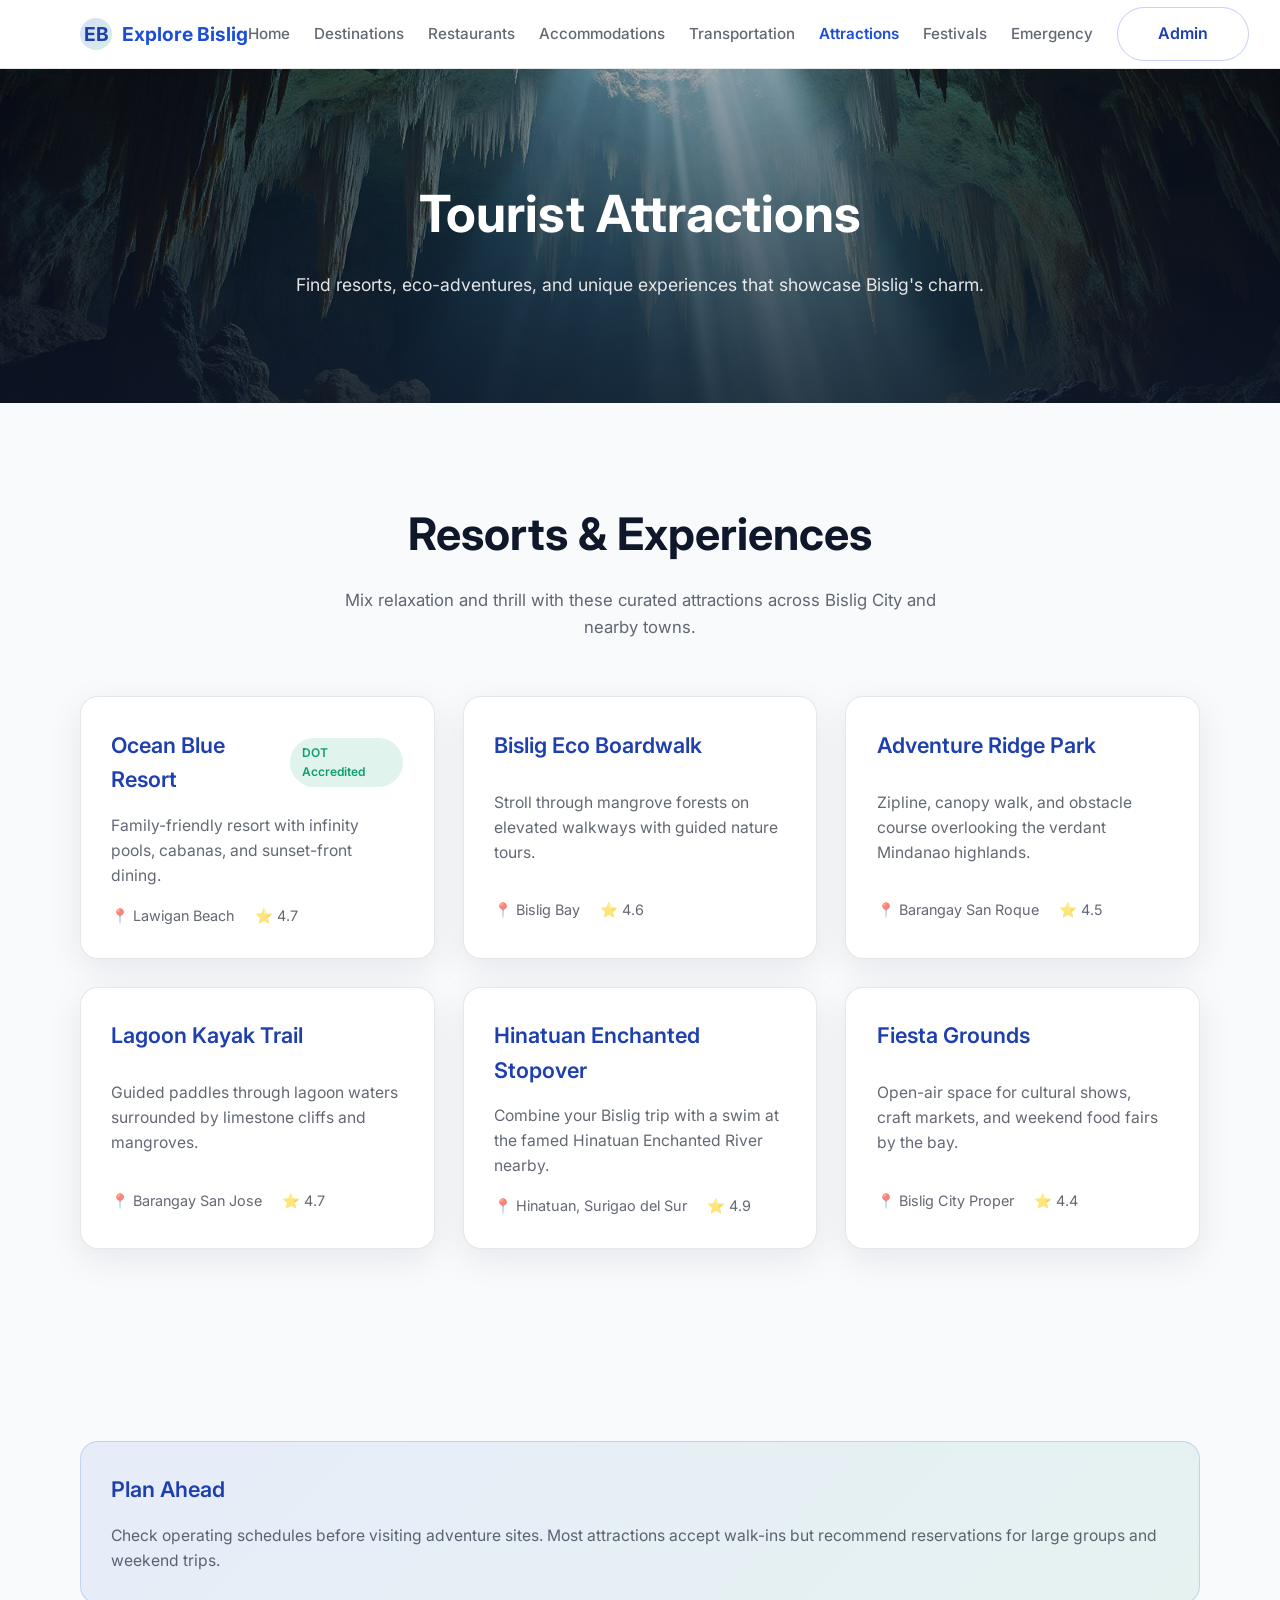
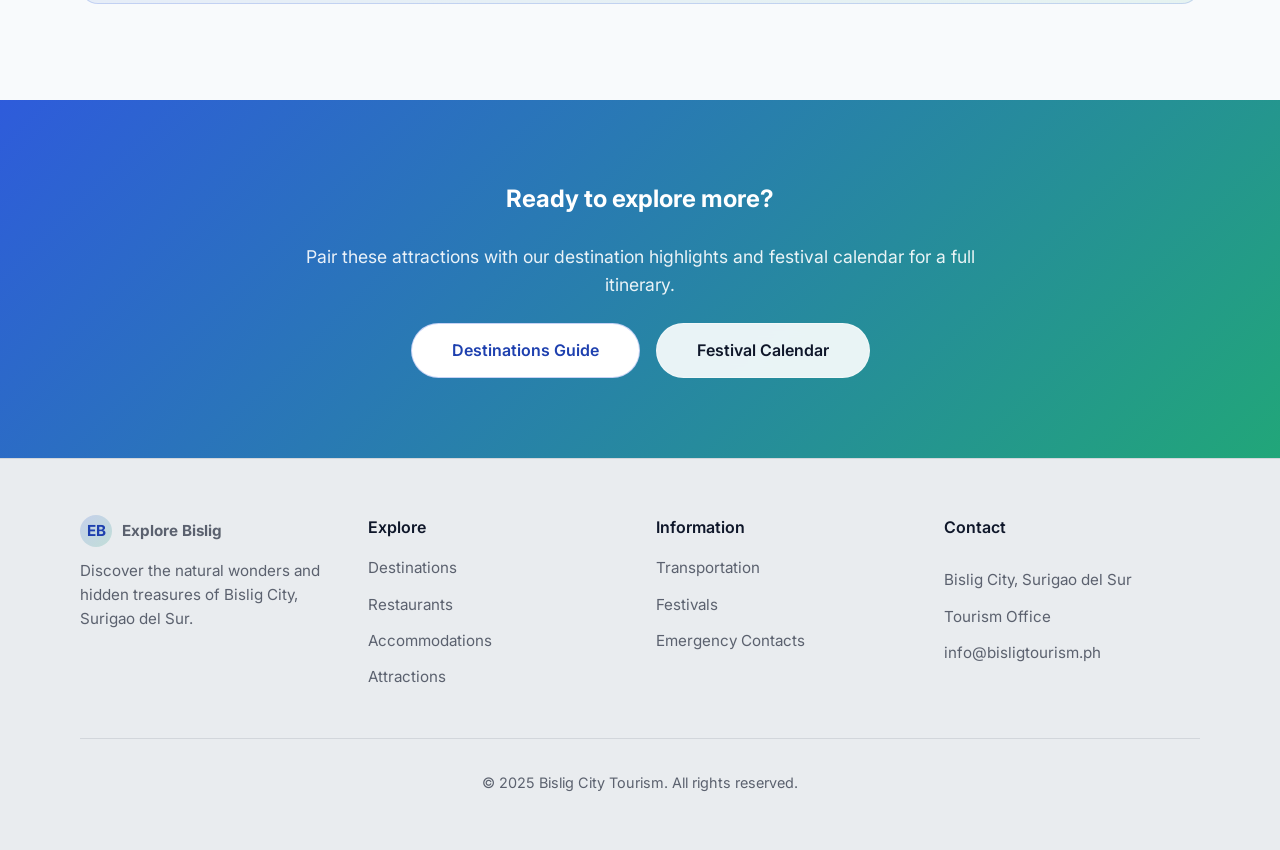
==== attractions.html @ a52d1020 "Uploaded bislig" ====
<!doctype html>
<html lang="en">
  <head>
    <meta charset="utf-8" />
    <meta name="viewport" content="width=device-width, initial-scale=1" />
    <title>Bislig Attractions</title>
    <meta
      name="description"
      content="Discover Bislig City's attractions including adventure parks, eco resorts, and beachfront escapes."
    />
    <link rel="preconnect" href="https://fonts.googleapis.com" />
    <link rel="preconnect" href="https://fonts.gstatic.com" crossorigin />
    <link
      href="https://fonts.googleapis.com/css2?family=Inter:wght@400;500;600;700&display=swap"
      rel="stylesheet"
    />
    <link rel="stylesheet" href="styles.css" />
  </head>
  <body>
    <header class="navbar">
      <div class="container nav-container">
        <a class="logo" href="index.html" aria-label="Explore Bislig logo">
          <span class="palm" aria-hidden="true">EB</span>
          Explore&nbsp;Bislig
        </a>
        <input type="checkbox" id="nav-toggle" class="nav-toggle" />
        <label for="nav-toggle" class="nav-toggle-label" aria-label="Toggle navigation menu">
          ☰
        </label>
        <nav class="nav-links" aria-label="Primary">
          <a class="nav-link" href="index.html">Home</a>
          <a class="nav-link" href="destinations.html">Destinations</a>
          <a class="nav-link" href="restaurants.html">Restaurants</a>
          <a class="nav-link" href="accommodations.html">Accommodations</a>
          <a class="nav-link" href="transportation.html">Transportation</a>
          <a class="nav-link active" href="attractions.html">Attractions</a>
          <a class="nav-link" href="festivals.html">Festivals</a>
          <a class="nav-link" href="emergency.html">Emergency</a>
          <a class="btn btn-secondary" href="admin.html">Admin</a>
        </nav>
      </div>
    </header>

    <main>
      <section class="page-hero" style="--hero-image: url('assets/hinayagan-cave.jpg');">
        <div class="container">
          <h1>Tourist Attractions</h1>
          <p>Find resorts, eco-adventures, and unique experiences that showcase Bislig's charm.</p>
        </div>
      </section>

      <section class="section">
        <div class="container">
          <header class="section-header">
            <h2>Resorts &amp; Experiences</h2>
            <p>Mix relaxation and thrill with these curated attractions across Bislig City and nearby towns.</p>
          </header>
          <div class="grid three">
            <article class="card">
              <div class="flex-between">
                <h3>Ocean Blue Resort</h3>
                <span class="badge">DOT Accredited</span>
              </div>
              <p>Family-friendly resort with infinity pools, cabanas, and sunset-front dining.</p>
              <div class="meta">
                <span>📍 Lawigan Beach</span>
                <span>⭐ 4.7</span>
              </div>
            </article>
            <article class="card">
              <h3>Bislig Eco Boardwalk</h3>
              <p>Stroll through mangrove forests on elevated walkways with guided nature tours.</p>
              <div class="meta">
                <span>📍 Bislig Bay</span>
                <span>⭐ 4.6</span>
              </div>
            </article>
            <article class="card">
              <h3>Adventure Ridge Park</h3>
              <p>Zipline, canopy walk, and obstacle course overlooking the verdant Mindanao highlands.</p>
              <div class="meta">
                <span>📍 Barangay San Roque</span>
                <span>⭐ 4.5</span>
              </div>
            </article>
            <article class="card">
              <h3>Lagoon Kayak Trail</h3>
              <p>Guided paddles through lagoon waters surrounded by limestone cliffs and mangroves.</p>
              <div class="meta">
                <span>📍 Barangay San Jose</span>
                <span>⭐ 4.7</span>
              </div>
            </article>
            <article class="card">
              <h3>Hinatuan Enchanted Stopover</h3>
              <p>Combine your Bislig trip with a swim at the famed Hinatuan Enchanted River nearby.</p>
              <div class="meta">
                <span>📍 Hinatuan, Surigao del Sur</span>
                <span>⭐ 4.9</span>
              </div>
            </article>
            <article class="card">
              <h3>Fiesta Grounds</h3>
              <p>Open-air space for cultural shows, craft markets, and weekend food fairs by the bay.</p>
              <div class="meta">
                <span>📍 Bislig City Proper</span>
                <span>⭐ 4.4</span>
              </div>
            </article>
          </div>
        </div>
      </section>

      <section class="section">
        <div class="container">
          <div class="card highlight">
            <h3>Plan Ahead</h3>
            <p>
              Check operating schedules before visiting adventure sites. Most attractions accept walk-ins but recommend
              reservations for large groups and weekend trips.
            </p>
          </div>
        </div>
      </section>
    </main>

    <section class="cta-section">
      <div class="container">
        <h2 class="weight-semibold">Ready to explore more?</h2>
        <p>Pair these attractions with our destination highlights and festival calendar for a full itinerary.</p>
        <div class="button-row">
          <a class="btn btn-secondary" href="destinations.html">Destinations Guide</a>
          <a class="btn btn-outline" href="festivals.html">Festival Calendar</a>
        </div>
      </div>
    </section>

    <footer class="footer">
      <div class="container">
        <div class="footer-grid">
          <div class="flex-col gap-sm">
            <span class="logo">
              <span class="palm" aria-hidden="true">EB</span>
              Explore&nbsp;Bislig
            </span>
            <p>
              Discover the natural wonders and hidden treasures of Bislig City, Surigao del Sur.
            </p>
          </div>
          <div>
            <h4>Explore</h4>
            <div class="flex-col gap-sm">
              <a href="destinations.html">Destinations</a>
              <a href="restaurants.html">Restaurants</a>
              <a href="accommodations.html">Accommodations</a>
              <a href="attractions.html">Attractions</a>
            </div>
          </div>
          <div>
            <h4>Information</h4>
            <div class="flex-col gap-sm">
              <a href="transportation.html">Transportation</a>
              <a href="festivals.html">Festivals</a>
              <a href="emergency.html">Emergency Contacts</a>
            </div>
          </div>
          <div class="flex-col gap-sm">
            <h4>Contact</h4>
            <span>Bislig City, Surigao del Sur</span>
            <span>Tourism Office</span>
            <a href="mailto:info@bisligtourism.ph">info@bisligtourism.ph</a>
          </div>
        </div>
        <div class="footer-bottom">
          &copy; 2025 Bislig City Tourism. All rights reserved.
        </div>
      </div>
    </footer>
  </body>
</html>
---- styles.css ----
/* Global Reset */
*, *::before, *::after {
  box-sizing: border-box;
  margin: 0;
  padding: 0;
}

:root {
  --color-background: #f8fafc;
  --color-surface: #ffffff;
  --color-border: rgba(15, 23, 42, 0.1);
  --color-text: #0f172a;
  --color-muted: rgba(15, 23, 42, 0.65);
  --color-primary: #1d4ed8;
  --color-primary-dark: #1e40af;
  --color-accent: #0f9f6e;
  --shadow-soft: 0 10px 35px rgba(15, 23, 42, 0.08);
  --shadow-hover: 0 18px 45px rgba(15, 23, 42, 0.15);
  font-size: 16px;
}

body {
  font-family: "Inter", "Segoe UI", system-ui, -apple-system, sans-serif;
  background: var(--color-background);
  color: var(--color-text);
  line-height: 1.6;
  min-height: 100vh;
  display: flex;
  flex-direction: column;
}

img {
  max-width: 100%;
  display: block;
}

a {
  color: inherit;
  text-decoration: none;
}

.container {
  width: min(1120px, 92vw);
  margin: 0 auto;
}

.button-row {
  display: flex;
  flex-wrap: wrap;
  gap: 1rem;
  justify-content: center;
}

.btn {
  display: inline-flex;
  align-items: center;
  justify-content: center;
  padding: 0.85rem 2.5rem;
  border-radius: 999px;
  font-size: 1rem;
  font-weight: 600;
  transition: transform 0.25s ease, box-shadow 0.25s ease, background 0.25s ease, color 0.25s ease;
  cursor: pointer;
  border: 1px solid transparent;
}

.btn-primary {
  background: linear-gradient(135deg, var(--color-primary), var(--color-accent));
  color: #ffffff;
  box-shadow: var(--shadow-soft);
}

.btn-primary:hover {
  transform: translateY(-3px);
  box-shadow: var(--shadow-hover);
}

.btn-outline {
  background: rgba(255, 255, 255, 0.9);
  border-color: rgba(255, 255, 255, 0.35);
  color: var(--color-text);
  backdrop-filter: blur(6px);
}

.btn-outline:hover {
  border-color: rgba(255, 255, 255, 0.6);
  color: var(--color-primary-dark);
}

.btn-secondary {
  background: #ffffff;
  color: var(--color-primary-dark);
  border-color: rgba(29, 78, 216, 0.25);
}

.btn-secondary:hover {
  background: rgba(29, 78, 216, 0.08);
}

.badge {
  display: inline-flex;
  align-items: center;
  gap: 0.4rem;
  padding: 0.35rem 0.75rem;
  border-radius: 999px;
  font-size: 0.75rem;
  font-weight: 600;
  background: rgba(15, 159, 110, 0.12);
  color: var(--color-accent);
}

.badge.blue {
  background: rgba(29, 78, 216, 0.12);
  color: var(--color-primary-dark);
}

.tag {
  display: inline-flex;
  align-items: center;
  gap: 0.5rem;
  font-size: 0.9rem;
  color: var(--color-muted);
}

/* Navigation */
.navbar {
  position: sticky;
  top: 0;
  width: 100%;
  background: rgba(255, 255, 255, 0.95);
  backdrop-filter: blur(10px);
  border-bottom: 1px solid var(--color-border);
  z-index: 100;
}

.nav-container {
  display: flex;
  align-items: center;
  justify-content: space-between;
  height: 4.25rem;
}

.logo {
  display: inline-flex;
  align-items: center;
  gap: 0.6rem;
  font-size: 1.2rem;
  font-weight: 700;
  color: var(--color-primary);
}

.logo span.palm {
  width: 2rem;
  height: 2rem;
  display: grid;
  place-items: center;
  border-radius: 50%;
  background: linear-gradient(135deg, rgba(29, 78, 216, 0.18), rgba(15, 159, 110, 0.18));
  color: var(--color-primary-dark);
  font-weight: 700;
}

.nav-links {
  display: flex;
  align-items: center;
  gap: 1.5rem;
  font-size: 0.95rem;
  font-weight: 500;
}

.nav-link {
  color: var(--color-muted);
  transition: color 0.2s ease;
}

.nav-link:hover {
  color: var(--color-primary);
}

.nav-link.active {
  color: var(--color-primary);
  font-weight: 600;
}

.nav-toggle,
.nav-toggle-label {
  display: none;
}

/* Mobile Nav */
@media (max-width: 860px) {
  .nav-container {
    height: auto;
    padding: 1rem 0;
    flex-direction: column;
    align-items: flex-start;
    gap: 1rem;
  }

  .nav-toggle-label {
    display: inline-flex;
    align-items: center;
    justify-content: center;
    width: 2.75rem;
    height: 2.75rem;
    border-radius: 50%;
    border: 1px solid var(--color-border);
    color: var(--color-primary-dark);
    cursor: pointer;
  }

  .nav-links {
    display: none;
    flex-direction: column;
    align-items: flex-start;
    gap: 0.85rem;
    width: 100%;
  }

  .nav-toggle:checked + .nav-toggle-label + .nav-links {
    display: flex;
  }

  .nav-links .btn {
    width: 100%;
    justify-content: center;
  }
}

/* Hero */
.hero {
  position: relative;
  min-height: clamp(26rem, 80vh, 36rem);
  display: grid;
  place-items: center;
  text-align: center;
  color: #ffffff;
  overflow: hidden;
}

.hero::before {
  content: "";
  position: absolute;
  inset: 0;
  background-image: var(--hero-image, none);
  background-size: cover;
  background-position: center;
  z-index: -2;
}

.hero::after {
  content: "";
  position: absolute;
  inset: 0;
  background: linear-gradient(180deg, rgba(15, 23, 42, 0.3), rgba(15, 23, 42, 0.75));
  z-index: -1;
}

.hero .hero-content {
  width: min(820px, 92vw);
  display: grid;
  gap: 1.5rem;
  padding: clamp(3rem, 8vw, 5rem) 0;
}

.hero h1 {
  font-size: clamp(2.5rem, 7vw, 4.5rem);
  font-weight: 700;
  letter-spacing: -0.03em;
}

.hero p {
  font-size: clamp(1.1rem, 3vw, 1.4rem);
  color: rgba(255, 255, 255, 0.9);
}

/* Subpage hero */
.page-hero {
  position: relative;
  padding: clamp(4.5rem, 10vw, 6.5rem) 0;
  text-align: center;
  color: #ffffff;
  overflow: hidden;
}

.page-hero::before {
  content: "";
  position: absolute;
  inset: 0;
  background-image: var(--hero-image, none);
  background-size: cover;
  background-position: center;
  z-index: -2;
}

.page-hero::after {
  content: "";
  position: absolute;
  inset: 0;
  background: linear-gradient(180deg, rgba(15, 23, 42, 0.35), rgba(15, 23, 42, 0.78));
  z-index: -1;
}

.page-hero .container {
  width: min(780px, 92vw);
  display: grid;
  gap: 1rem;
}

.page-hero h1 {
  font-size: clamp(2.4rem, 6vw, 3.2rem);
  font-weight: 700;
}

.page-hero p {
  font-size: clamp(1rem, 2.8vw, 1.1rem);
  color: rgba(255, 255, 255, 0.88);
}

/* Lists */
ul {
  padding-left: 1.25rem;
  list-style: disc;
}

ul.clean {
  list-style: none;
  padding-left: 0;
}

ul.clean li + li {
  margin-top: 0.5rem;
}

/* Contact card */
.contact-card {
  border-left: 4px solid rgba(29, 78, 216, 0.3);
  padding-left: 1.25rem;
}

.contact-card strong {
  display: inline-block;
  margin-bottom: 0.35rem;
  color: var(--color-primary-dark);
}

/* Forms */
form {
  display: grid;
  gap: 1.2rem;
}

label {
  font-size: 0.9rem;
  font-weight: 600;
  color: var(--color-primary-dark);
}

input,
textarea {
  width: 100%;
  padding: 0.85rem 1rem;
  border-radius: 12px;
  border: 1px solid rgba(15, 23, 42, 0.15);
  background: #ffffff;
  font-size: 0.95rem;
  transition: border 0.2s ease, box-shadow 0.2s ease;
}

input:focus,
textarea:focus {
  border-color: rgba(29, 78, 216, 0.45);
  outline: none;
  box-shadow: 0 0 0 4px rgba(29, 78, 216, 0.12);
}

input::placeholder,
textarea::placeholder {
  color: rgba(15, 23, 42, 0.4);
}

/* Sections */
.section {
  padding: clamp(3.5rem, 8vw, 6rem) 0;
}

.section-header {
  text-align: center;
  margin-bottom: 3.5rem;
  display: grid;
  gap: 1rem;
}

.section-header h2 {
  font-size: clamp(2rem, 4vw, 2.8rem);
  font-weight: 700;
}

.section-header p {
  color: var(--color-muted);
  font-size: 1.05rem;
  width: min(640px, 90vw);
  justify-self: center;
}

/* Grid Helpers */
.grid {
  display: grid;
  gap: 1.75rem;
}

.grid.two {
  grid-template-columns: repeat(auto-fit, minmax(260px, 1fr));
}

.grid.three {
  grid-template-columns: repeat(auto-fit, minmax(280px, 1fr));
}

.grid.auto {
  grid-template-columns: repeat(auto-fit, minmax(240px, 1fr));
}

/* Cards */
.card {
  background: var(--color-surface);
  border-radius: 18px;
  border: 1px solid var(--color-border);
  padding: 1.9rem;
  box-shadow: var(--shadow-soft);
  display: grid;
  gap: 1rem;
  transition: transform 0.25s ease, box-shadow 0.25s ease;
}

.card:hover {
  transform: translateY(-6px);
  box-shadow: var(--shadow-hover);
}

.card img.rounded {
  border-radius: 14px;
}

.card h3 {
  font-size: 1.35rem;
  font-weight: 600;
  color: var(--color-primary-dark);
}

.card p {
  color: var(--color-muted);
  font-size: 0.98rem;
}

.card .meta {
  display: flex;
  flex-wrap: wrap;
  gap: 0.75rem 1.25rem;
  font-size: 0.9rem;
  color: var(--color-muted);
}

.card .meta span {
  display: inline-flex;
  align-items: center;
  gap: 0.4rem;
}

.card.highlight {
  background: linear-gradient(135deg, rgba(29, 78, 216, 0.08), rgba(15, 159, 110, 0.08));
  border: 1px solid rgba(29, 78, 216, 0.18);
  box-shadow: none;
}

.card.notice {
  background: rgba(29, 78, 216, 0.05);
  border: 1px solid rgba(29, 78, 216, 0.2);
}

/* Feature Icons */
.feature-icon {
  width: 3.25rem;
  height: 3.25rem;
  border-radius: 16px;
  display: grid;
  place-items: center;
  background: linear-gradient(135deg, rgba(29, 78, 216, 0.18), rgba(15, 159, 110, 0.18));
  color: var(--color-primary-dark);
  font-weight: 700;
  font-size: 1.15rem;
}

/* Tables */
.info-table {
  width: 100%;
  border-collapse: collapse;
  font-size: 0.95rem;
  overflow: hidden;
  border-radius: 16px;
  border: 1px solid var(--color-border);
}

.info-table thead {
  background: rgba(29, 78, 216, 0.08);
  color: var(--color-primary-dark);
}

.info-table th,
.info-table td {
  padding: 1.1rem 1.25rem;
  text-align: left;
}

.info-table tbody tr + tr {
  border-top: 1px solid var(--color-border);
}

/* CTA */
.cta-section {
  background: linear-gradient(135deg, rgba(29, 78, 216, 0.92), rgba(15, 159, 110, 0.92));
  color: #ffffff;
  text-align: center;
  padding: clamp(3.5rem, 8vw, 5rem) 0;
}

.cta-section .container {
  display: grid;
  gap: 1.5rem;
  width: min(720px, 94vw);
}

.cta-section p {
  color: rgba(255, 255, 255, 0.9);
  font-size: 1.1rem;
}

/* Footer */
.footer {
  margin-top: auto;
  background: rgba(15, 23, 42, 0.06);
  border-top: 1px solid var(--color-border);
}

.footer .container {
  padding: 3.5rem 0;
}

.footer-grid {
  display: grid;
  gap: 2rem;
  grid-template-columns: repeat(auto-fit, minmax(200px, 1fr));
}

.footer h4 {
  font-size: 1rem;
  font-weight: 600;
  margin-bottom: 1rem;
}

.footer p,
.footer a,
.footer span {
  font-size: 0.95rem;
  color: var(--color-muted);
}

.footer a:hover {
  color: var(--color-primary);
}

.footer-bottom {
  margin-top: 3rem;
  padding-top: 2rem;
  border-top: 1px solid var(--color-border);
  text-align: center;
  font-size: 0.9rem;
  color: var(--color-muted);
}

/* Utility */
.text-center {
  text-align: center;
}

.text-muted {
  color: var(--color-muted);
}

.flex {
  display: flex;
}

.flex-between {
  display: flex;
  align-items: center;
  justify-content: space-between;
}

.flex-col {
  display: flex;
  flex-direction: column;
  gap: 1rem;
}

.gap-sm {
  gap: 0.75rem;
}

.gap-md {
  gap: 1.25rem;
}

.gap-lg {
  gap: 2rem;
}

.rounded {
  border-radius: 16px;
}

.shadow-soft {
  box-shadow: var(--shadow-soft);
}

.text-small {
  font-size: 0.9rem;
}

.text-large {
  font-size: 1.1rem;
}

.text-xl {
  font-size: 1.35rem;
}

.weight-medium {
  font-weight: 600;
}

.weight-semibold {
  font-weight: 700;
}

/* Responsive Tweaks */
@media (max-width: 640px) {
  .section {
    padding: 3rem 0;
  }

  .card {
    padding: 1.5rem;
  }

  .button-row {
    flex-direction: column;
  }

  .hero .hero-content {
    gap: 1.25rem;
  }

  .footer .container {
    padding: 3rem 0;
  }
}
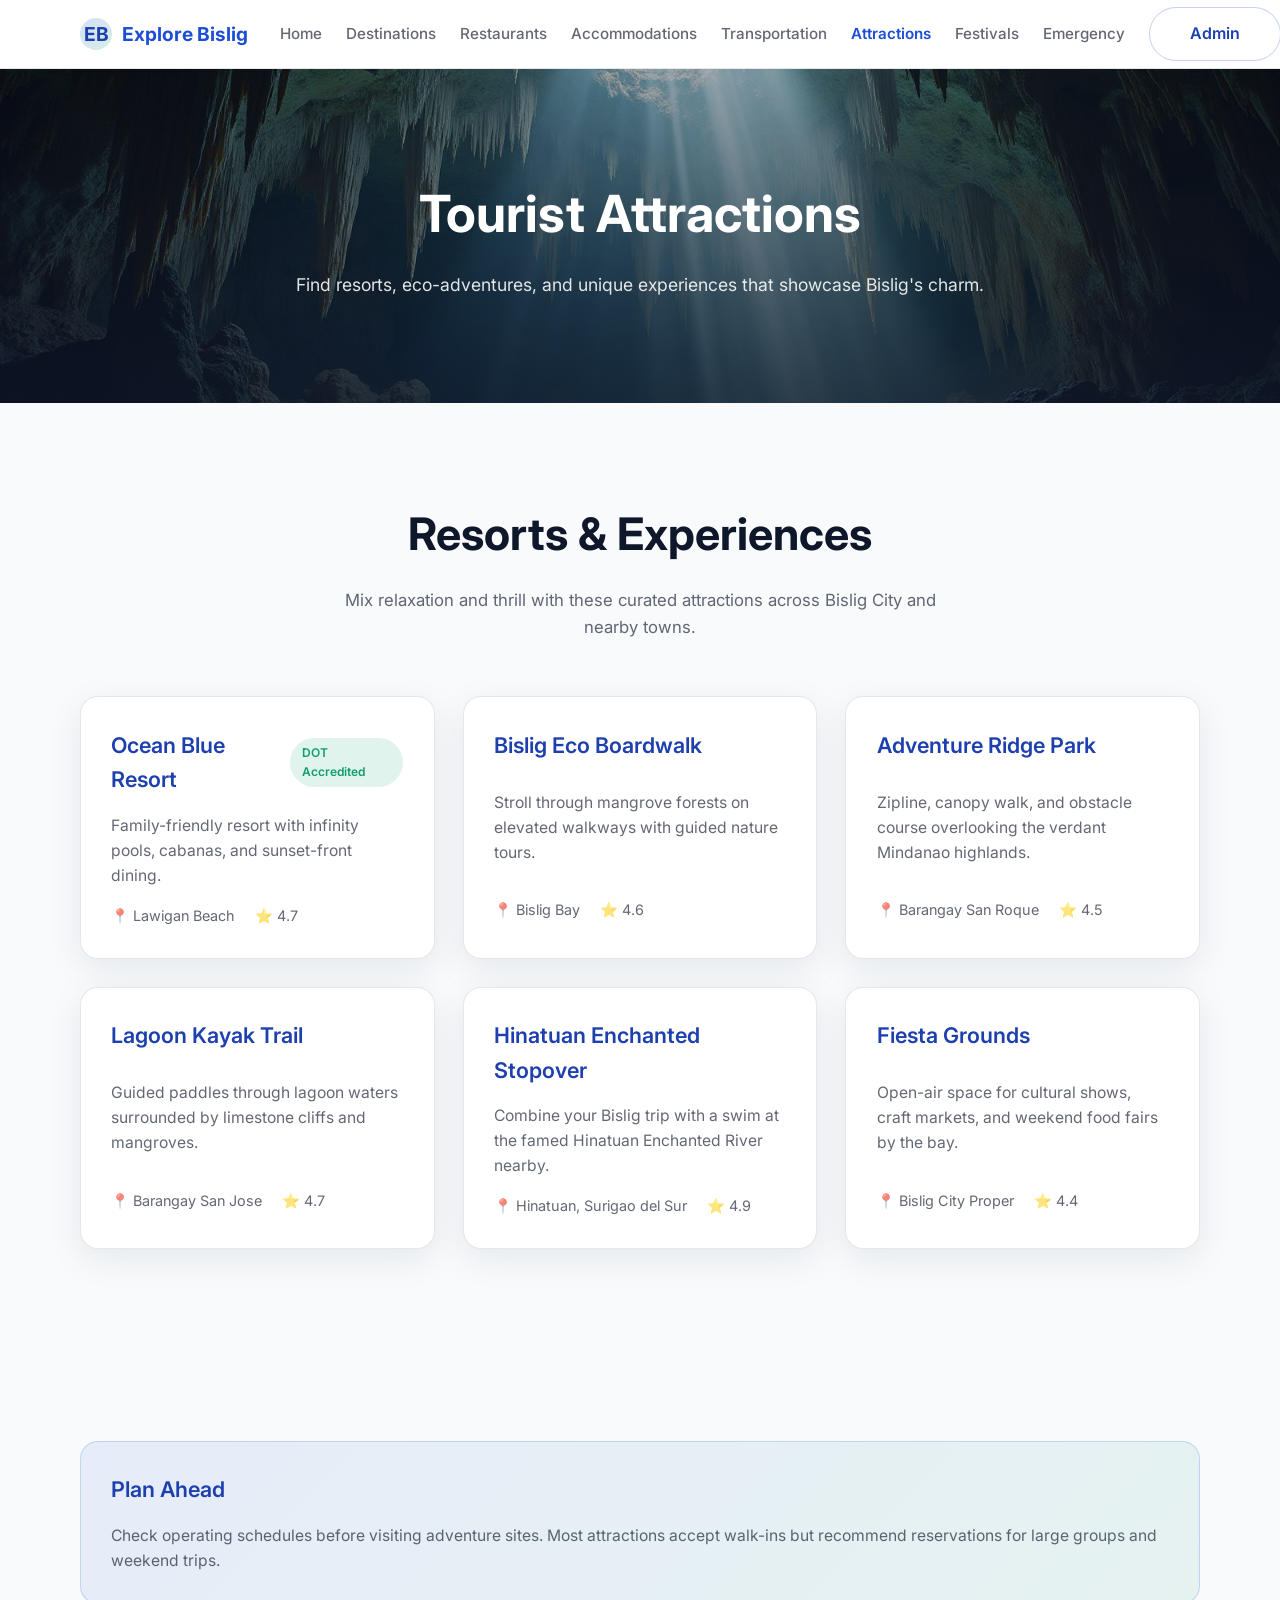
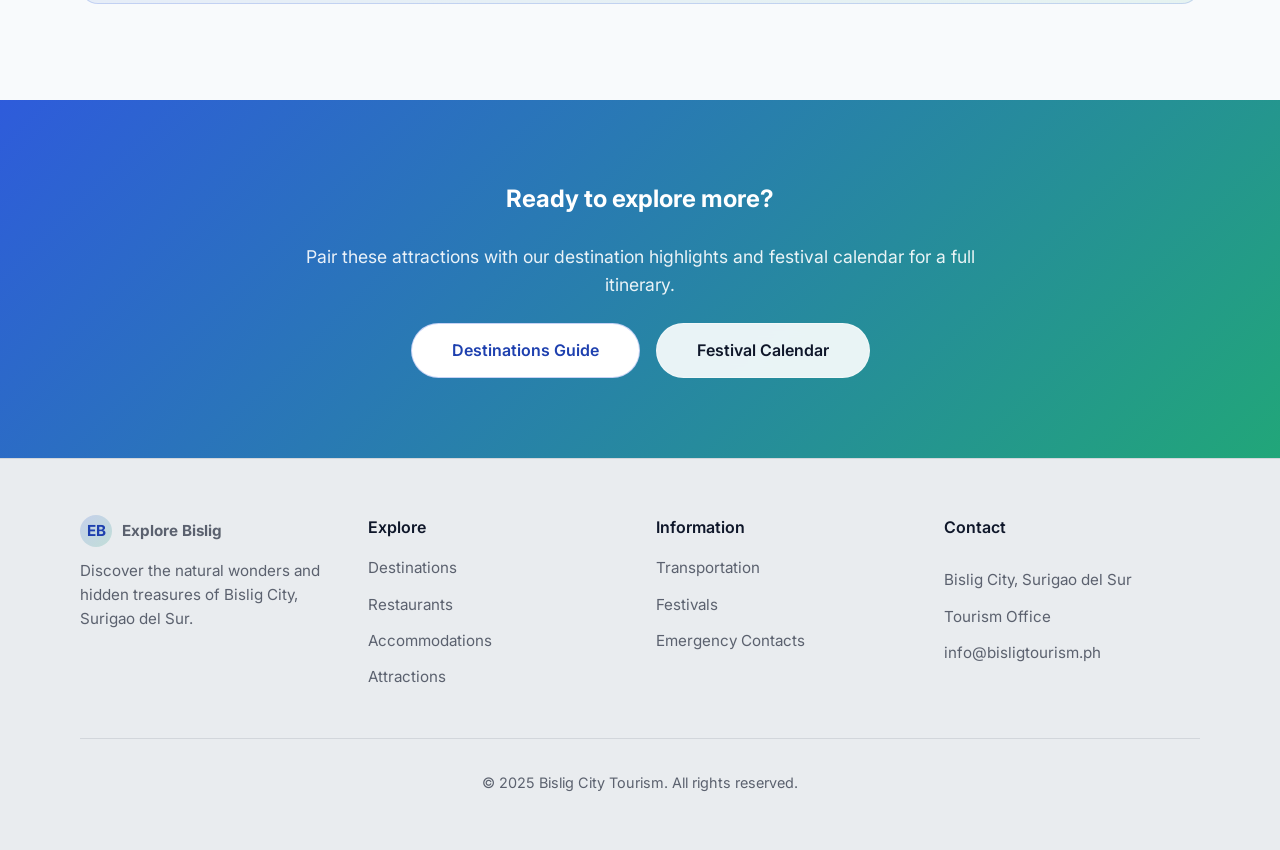
==== commit 35a7b00d: "Uploade in 11/17/2025" ====
--- a/attractions.html
+++ b/attractions.html
@@ -36,7 +36,7 @@
           <a class="nav-link active" href="attractions.html">Attractions</a>
           <a class="nav-link" href="festivals.html">Festivals</a>
           <a class="nav-link" href="emergency.html">Emergency</a>
-          <a class="btn btn-secondary" href="admin.html">Admin</a>
+          <a class="btn btn-secondary" href="admin/admin.php">Admin</a>
         </nav>
       </div>
     </header>
--- a/styles.css
+++ b/styles.css
@@ -138,7 +138,9 @@
   align-items: center;
   justify-content: space-between;
   height: 4.25rem;
-}
+  gap: 2rem; /* Add gap between logo and nav-links */
+}
+
 
 .logo {
   display: inline-flex;
@@ -149,6 +151,18 @@
   color: var(--color-primary);
 }
 
+.logo .logo-img {
+  width: 3rem;
+  height: 3rem;
+  object-fit: contain;
+  border-radius: 50%;
+  flex-shrink: 0;
+}
+
+.logo span {
+  white-space:nowrap;
+}
+
 .logo span.palm {
   width: 2rem;
   height: 2rem;
@@ -190,39 +204,69 @@
 /* Mobile Nav */
 @media (max-width: 860px) {
   .nav-container {
-    height: auto;
-    padding: 1rem 0;
+    flex-direction: row;
+    align-items: center;
+    justify-content: space-between;
+    height: 3.5rem;
+    padding: 0 0.75rem;
+  }
+  .logo {
+    font-size: 1rem;
+    gap: 0.4rem;
+  }
+  .logo .logo-img {
+    width: 1.5rem;
+    height: 1.5rem;
+  }
+  .logo span {
+    font-size: 1rem;
+  }
+  .nav-links {
+    position: fixed;
+    top: 0;
+    right: 0;
+    width: min(320px, 85vw);
+    height: 100vh;
+    background: #fff;
+    box-shadow: -8px 0 32px rgba(15, 23, 42, 0.12);
     flex-direction: column;
     align-items: flex-start;
-    gap: 1rem;
-  }
-
+    gap: 0.5rem;
+    padding: 5rem 1.5rem 2rem;
+    transform: translateX(100%);
+    transition: transform 0.4s cubic-bezier(0.4, 0, 0.2, 1);
+    overflow-y: auto;
+    z-index: 999;
+    display: none;
+  }
+  .nav-toggle:checked ~ .nav-links {
+    display: flex;
+    transform: translateX(0);
+  }
   .nav-toggle-label {
     display: inline-flex;
     align-items: center;
     justify-content: center;
-    width: 2.75rem;
-    height: 2.75rem;
+    width: 2.5rem;
+    height: 2.5rem;
     border-radius: 50%;
-    border: 1px solid var(--color-border);
-    color: var(--color-primary-dark);
+    border: 1px solid #eee;
+    background: #fff;
+    color: var(--color-primary);
+    font-size: 1.5rem;
     cursor: pointer;
-  }
-
-  .nav-links {
-    display: none;
-    flex-direction: column;
-    align-items: flex-start;
-    gap: 0.85rem;
+    margin-left: auto;
+    z-index: 1001;
+  }
+  .nav-link {
     width: 100%;
-  }
-
-  .nav-toggle:checked + .nav-toggle-label + .nav-links {
-    display: flex;
-  }
-
+    padding: 1rem 0.5rem;
+    font-size: 1.1rem;
+    text-align: left;
+  }
   .nav-links .btn {
     width: 100%;
+    margin-top: 1rem;
     justify-content: center;
   }
 }
